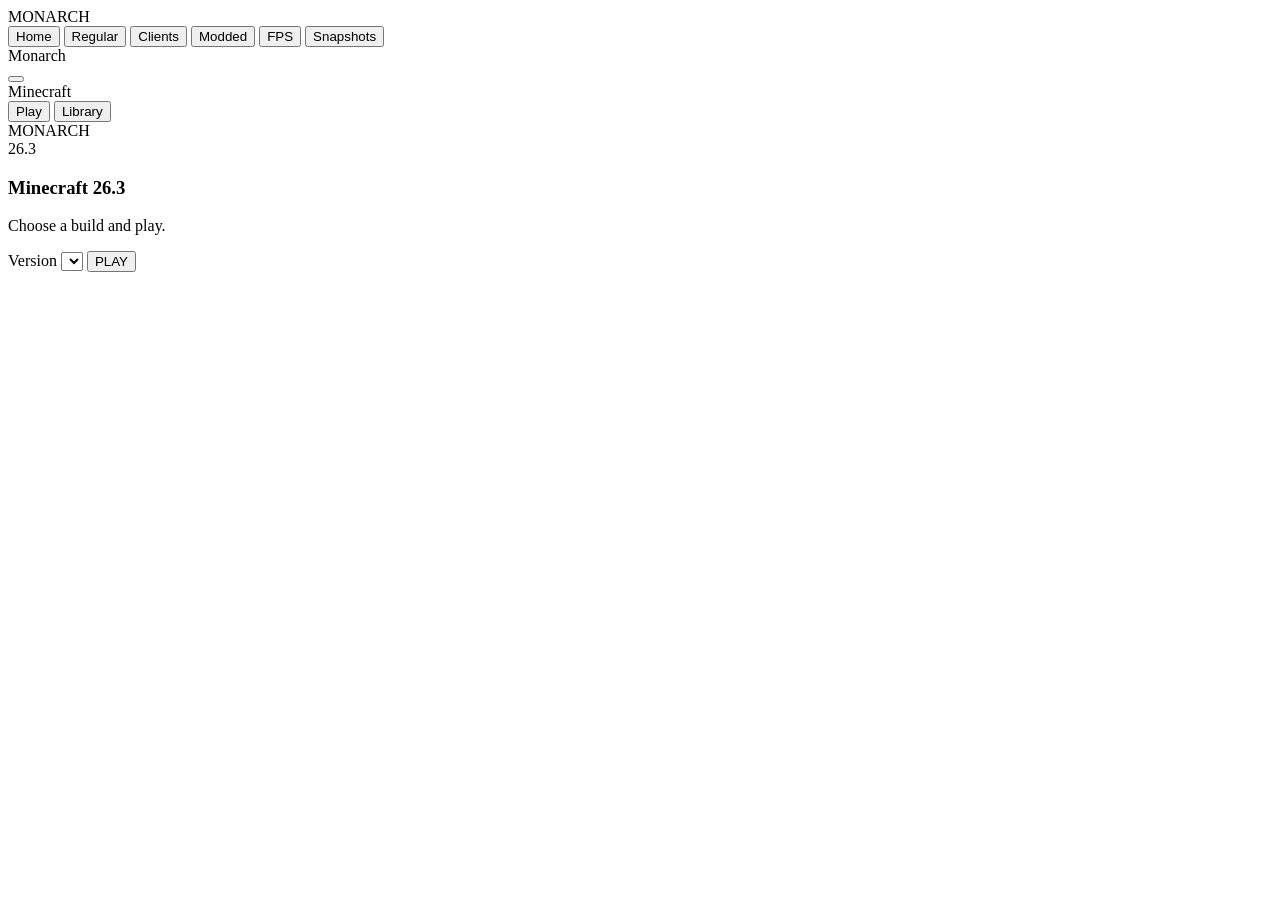
==== launcher.html @ 7d4cacc2 "Create uncached minimal Monarch launcher" ====
<!doctype html>
<html lang="en">
<head>
  <meta charset="utf-8">
  <meta name="viewport" content="width=device-width,initial-scale=1,viewport-fit=cover">
  <meta name="theme-color" content="#0d0d0d">
  <meta name="description" content="Monarch - a browser Minecraft launcher.">
  <meta name="apple-mobile-web-app-capable" content="yes">
  <meta name="apple-mobile-web-app-status-bar-style" content="black">
  <link rel="manifest" href="./manifest.webmanifest">
  <title>Monarch</title>
  <link rel="stylesheet" href="./assets/monarch-min.css">
<script>
  if ("serviceWorker" in navigator) {
    navigator.serviceWorker.getRegistrations().then((registrations) => {
      registrations.forEach((registration) => registration.unregister());
    });
  }
  if ("caches" in window) {
    caches.keys().then((keys) => {
      keys.filter((key) => key.startsWith("monarch-shell-"))
        .forEach((key) => caches.delete(key));
    });
  }
</script>
</head>
<body>
  <div class="launcher">
    <aside class="sidebar" id="sidebar">
      <div class="brand">MONARCH</div>

      <nav class="sidebar-nav">
        <button class="nav-item active" data-view="home">Home</button>
        <button class="nav-item" data-view="vanilla">Regular</button>
        <button class="nav-item" data-view="client">Clients</button>
        <button class="nav-item" data-view="modded">Modded</button>
        <button class="nav-item" data-view="fps">FPS</button>
        <button class="nav-item" data-view="snapshot">Snapshots</button>
      </nav>

      <div class="sidebar-bottom">Monarch</div>
    </aside>

    <main class="main">
      <header class="topbar">
        <button class="menu-button" id="mobileMenu" aria-label="Open navigation">
          <span></span><span></span><span></span>
        </button>
        <div class="topbar-title">Minecraft</div>
        <nav class="top-tabs">
          <button class="top-tab active">Play</button>
          <button class="top-tab" id="libraryTab">Library</button>
        </nav>
      </header>

      <section class="content">
        <section class="hero" id="hero">
          <div class="hero-placeholder" id="heroPlaceholder">MONARCH</div>
          <div class="hero-copy">
            <span id="heroVersion">26.3</span>
            <h1 id="heroTitle">Minecraft 26.3</h1>
            <p id="heroDescription">Choose a build and play.</p>
          </div>
        </section>

        <section class="launch-panel">
          <label class="build-select-wrap">
            <span>Version</span>
            <select id="buildSelect" aria-label="Choose build"></select>
          </label>

          <button class="play-button" id="playButton">PLAY</button>
        </section>
      </section>
    </main>
  </div>

  <div class="toast" id="toast" role="status" aria-live="polite"></div>
  <script src="./assets/monarch-min.js" defer></script>
</body>
</html>
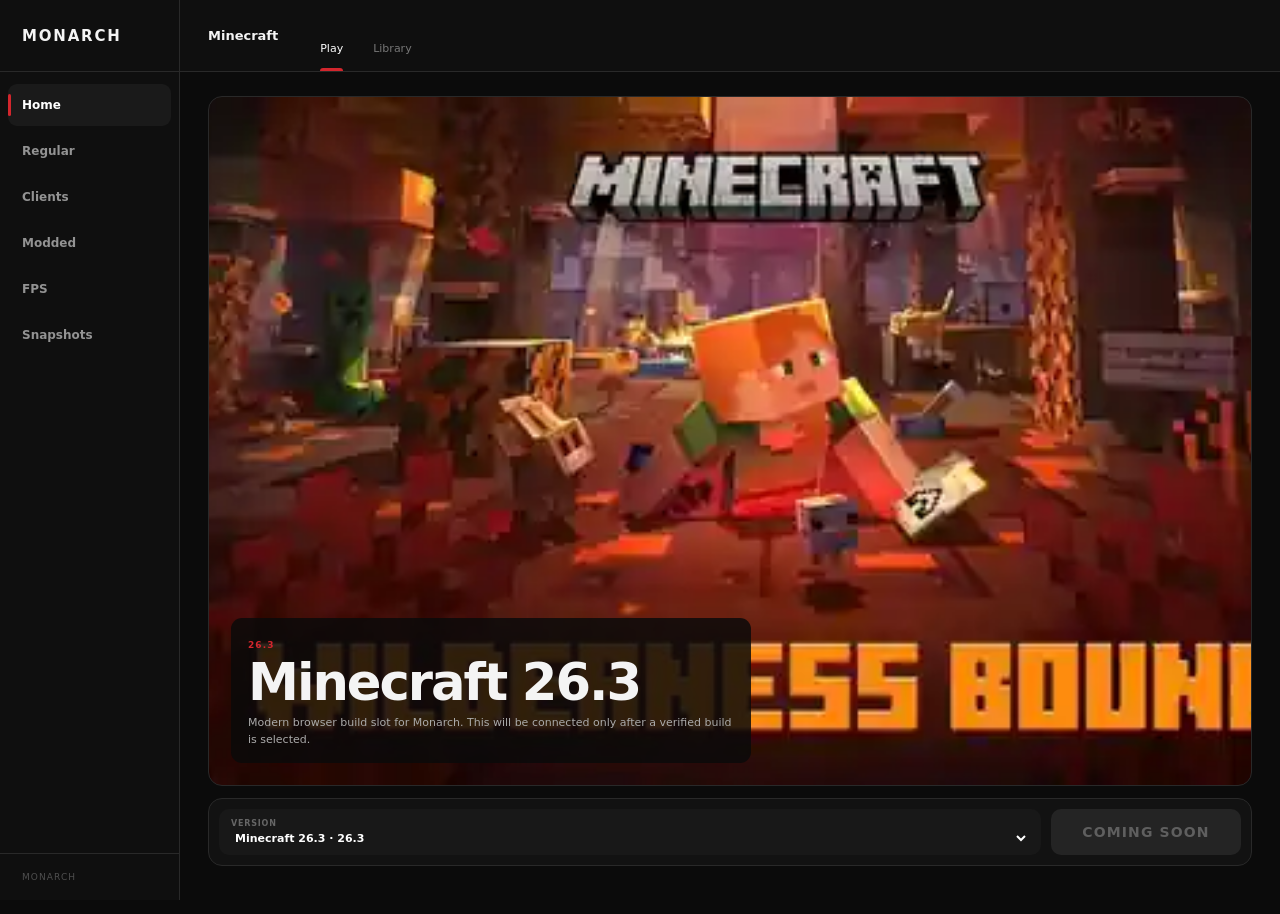
==== commit cef9283f: "Load uncached local-art launcher script" ====
--- a/launcher.html
+++ b/launcher.html
@@ -76,6 +76,6 @@
   </div>
 
   <div class="toast" id="toast" role="status" aria-live="polite"></div>
-  <script src="./assets/monarch-min.js" defer></script>
+  <script src="./assets/monarch-v2.js" defer></script>
 </body>
 </html>
--- a/assets/monarch-min.css
+++ b/assets/monarch-min.css
@@ -0,0 +1,383 @@
+:root{
+  color-scheme:dark;
+  --bg:#0b0b0b;
+  --panel:#121212;
+  --panel-2:#181818;
+  --line:#292929;
+  --text:#f4f4f4;
+  --muted:#808080;
+  --red:#d3262d;
+  --sidebar:180px;
+  --radius:14px;
+}
+
+*{box-sizing:border-box}
+
+html,body{
+  margin:0;
+  min-height:100%;
+  background:var(--bg);
+  color:var(--text);
+  font-family:system-ui,-apple-system,BlinkMacSystemFont,"Segoe UI",sans-serif;
+}
+
+button,input,select{font:inherit}
+button{color:inherit}
+
+button:focus-visible,select:focus-visible{
+  outline:2px solid var(--red);
+  outline-offset:2px;
+}
+
+.launcher{
+  min-height:100vh;
+  display:grid;
+  grid-template-columns:var(--sidebar) minmax(0,1fr);
+}
+
+.sidebar{
+  position:fixed;
+  inset:0 auto 0 0;
+  width:var(--sidebar);
+  min-height:100vh;
+  background:#0f0f0f;
+  border-right:1px solid var(--line);
+  display:flex;
+  flex-direction:column;
+  z-index:20;
+}
+
+.brand{
+  height:72px;
+  display:flex;
+  align-items:center;
+  padding:0 22px;
+  font-size:15px;
+  font-weight:900;
+  letter-spacing:.12em;
+  border-bottom:1px solid var(--line);
+}
+
+.sidebar-nav{
+  padding:12px 8px;
+  display:grid;
+  gap:4px;
+}
+
+.nav-item{
+  position:relative;
+  height:42px;
+  padding:0 14px;
+  border:0;
+  border-radius:9px;
+  background:transparent;
+  color:#939393;
+  text-align:left;
+  cursor:pointer;
+  font-size:12px;
+  font-weight:650;
+}
+
+.nav-item:hover{
+  background:#171717;
+  color:#fff;
+}
+
+.nav-item.active{
+  background:#1a1a1a;
+  color:#fff;
+}
+
+.nav-item.active::before{
+  content:"";
+  position:absolute;
+  left:0;
+  top:10px;
+  bottom:10px;
+  width:3px;
+  border-radius:3px;
+  background:var(--red);
+}
+
+.sidebar-bottom{
+  margin-top:auto;
+  padding:18px 22px;
+  border-top:1px solid var(--line);
+  color:#4f4f4f;
+  font-size:9px;
+  letter-spacing:.12em;
+  text-transform:uppercase;
+}
+
+.main{
+  grid-column:2;
+  min-width:0;
+}
+
+.topbar{
+  height:72px;
+  padding:0 28px;
+  display:flex;
+  align-items:center;
+  gap:30px;
+  background:#0f0f0f;
+  border-bottom:1px solid var(--line);
+}
+
+.topbar-title{
+  font-size:13px;
+  font-weight:800;
+}
+
+.top-tabs{
+  height:100%;
+  display:flex;
+  align-items:flex-end;
+  gap:6px;
+}
+
+.top-tab{
+  position:relative;
+  height:46px;
+  padding:0 12px;
+  border:0;
+  background:transparent;
+  color:#777;
+  cursor:pointer;
+  font-size:11px;
+}
+
+.top-tab:hover{color:#ddd}
+
+.top-tab.active{
+  color:#fff;
+}
+
+.top-tab.active::after{
+  content:"";
+  position:absolute;
+  left:12px;
+  right:12px;
+  bottom:0;
+  height:3px;
+  border-radius:3px 3px 0 0;
+  background:var(--red);
+}
+
+.menu-button{
+  display:none;
+  width:30px;
+  height:30px;
+  padding:4px 3px;
+  border:0;
+  background:transparent;
+}
+
+.menu-button span{
+  display:block;
+  height:2px;
+  margin:5px 0;
+  border-radius:2px;
+  background:#bbb;
+}
+
+.content{
+  padding:24px 28px 48px;
+}
+
+.hero{
+  position:relative;
+  min-height:560px;
+  height:calc(100vh - 210px);
+  overflow:hidden;
+  border:1px solid var(--line);
+  border-radius:var(--radius);
+  background:#171717;
+  background-size:cover;
+  background-position:center;
+}
+
+.hero-placeholder{
+  position:absolute;
+  inset:0;
+  display:grid;
+  place-items:center;
+  color:#252525;
+  font-size:clamp(48px,9vw,120px);
+  font-weight:900;
+  letter-spacing:.12em;
+}
+
+.hero.has-art .hero-placeholder{display:none}
+
+.hero-copy{
+  position:absolute;
+  left:22px;
+  bottom:22px;
+  max-width:520px;
+  padding:15px 17px;
+  border-radius:11px;
+  background:rgba(10,10,10,.84);
+}
+
+.hero-copy span{
+  color:var(--red);
+  font-size:9px;
+  font-weight:800;
+  letter-spacing:.12em;
+  text-transform:uppercase;
+}
+
+.hero-copy h1{
+  margin:5px 0 7px;
+  font-size:clamp(30px,4vw,52px);
+  line-height:1;
+  letter-spacing:-.04em;
+}
+
+.hero-copy p{
+  margin:0;
+  color:#aaa;
+  font-size:11px;
+  line-height:1.5;
+}
+
+.launch-panel{
+  margin-top:12px;
+  min-height:68px;
+  padding:10px;
+  border:1px solid var(--line);
+  border-radius:var(--radius);
+  background:var(--panel);
+  display:grid;
+  grid-template-columns:minmax(0,1fr) 190px;
+  gap:10px;
+}
+
+.build-select-wrap{
+  min-width:0;
+  padding:8px 12px;
+  border-radius:10px;
+  background:var(--panel-2);
+  display:flex;
+  flex-direction:column;
+  justify-content:center;
+  gap:3px;
+}
+
+.build-select-wrap span{
+  color:#666;
+  font-size:8px;
+  font-weight:800;
+  letter-spacing:.1em;
+  text-transform:uppercase;
+}
+
+.build-select-wrap select{
+  width:100%;
+  border:0;
+  background:transparent;
+  color:#fff;
+  cursor:pointer;
+  font-size:11px;
+  font-weight:650;
+}
+
+.play-button{
+  border:0;
+  border-radius:10px;
+  background:var(--red);
+  color:#fff;
+  cursor:pointer;
+  font-size:14px;
+  font-weight:900;
+  letter-spacing:.08em;
+}
+
+.play-button:hover{background:#e12b32}
+
+.play-button:disabled{
+  background:#242424;
+  color:#5f5f5f;
+  cursor:not-allowed;
+}
+
+.toast{
+  position:fixed;
+  left:50%;
+  bottom:18px;
+  z-index:50;
+  transform:translate(-50%,12px);
+  padding:9px 13px;
+  border:1px solid #3a3a3a;
+  border-radius:9px;
+  background:#181818;
+  color:#eee;
+  font-size:10px;
+  opacity:0;
+  pointer-events:none;
+  transition:opacity .16s ease,transform .16s ease;
+}
+
+.toast.show{
+  opacity:1;
+  transform:translate(-50%,0);
+}
+
+@media(max-width:760px){
+  .launcher{display:block}
+
+  .sidebar{
+    width:190px;
+    transform:translateX(-101%);
+    transition:transform .18s ease;
+  }
+
+  .sidebar.open{transform:translateX(0)}
+
+  .main{width:100%}
+
+  .topbar{
+    height:64px;
+    padding:0 14px;
+    gap:16px;
+  }
+
+  .menu-button{display:block}
+
+  .content{padding:14px}
+
+  .hero{
+    min-height:470px;
+    height:calc(100vh - 170px);
+  }
+}
+
+@media(max-width:500px){
+  .topbar-title{display:none}
+
+  .hero{
+    min-height:430px;
+    height:64vh;
+  }
+
+  .hero-copy{
+    left:12px;
+    right:12px;
+    bottom:12px;
+  }
+
+  .hero-copy h1{font-size:34px}
+
+  .launch-panel{
+    grid-template-columns:1fr;
+  }
+
+  .play-button{
+    min-height:48px;
+  }
+}
+
+@media(prefers-reduced-motion:reduce){
+  *{transition:none!important;scroll-behavior:auto!important}
+}
